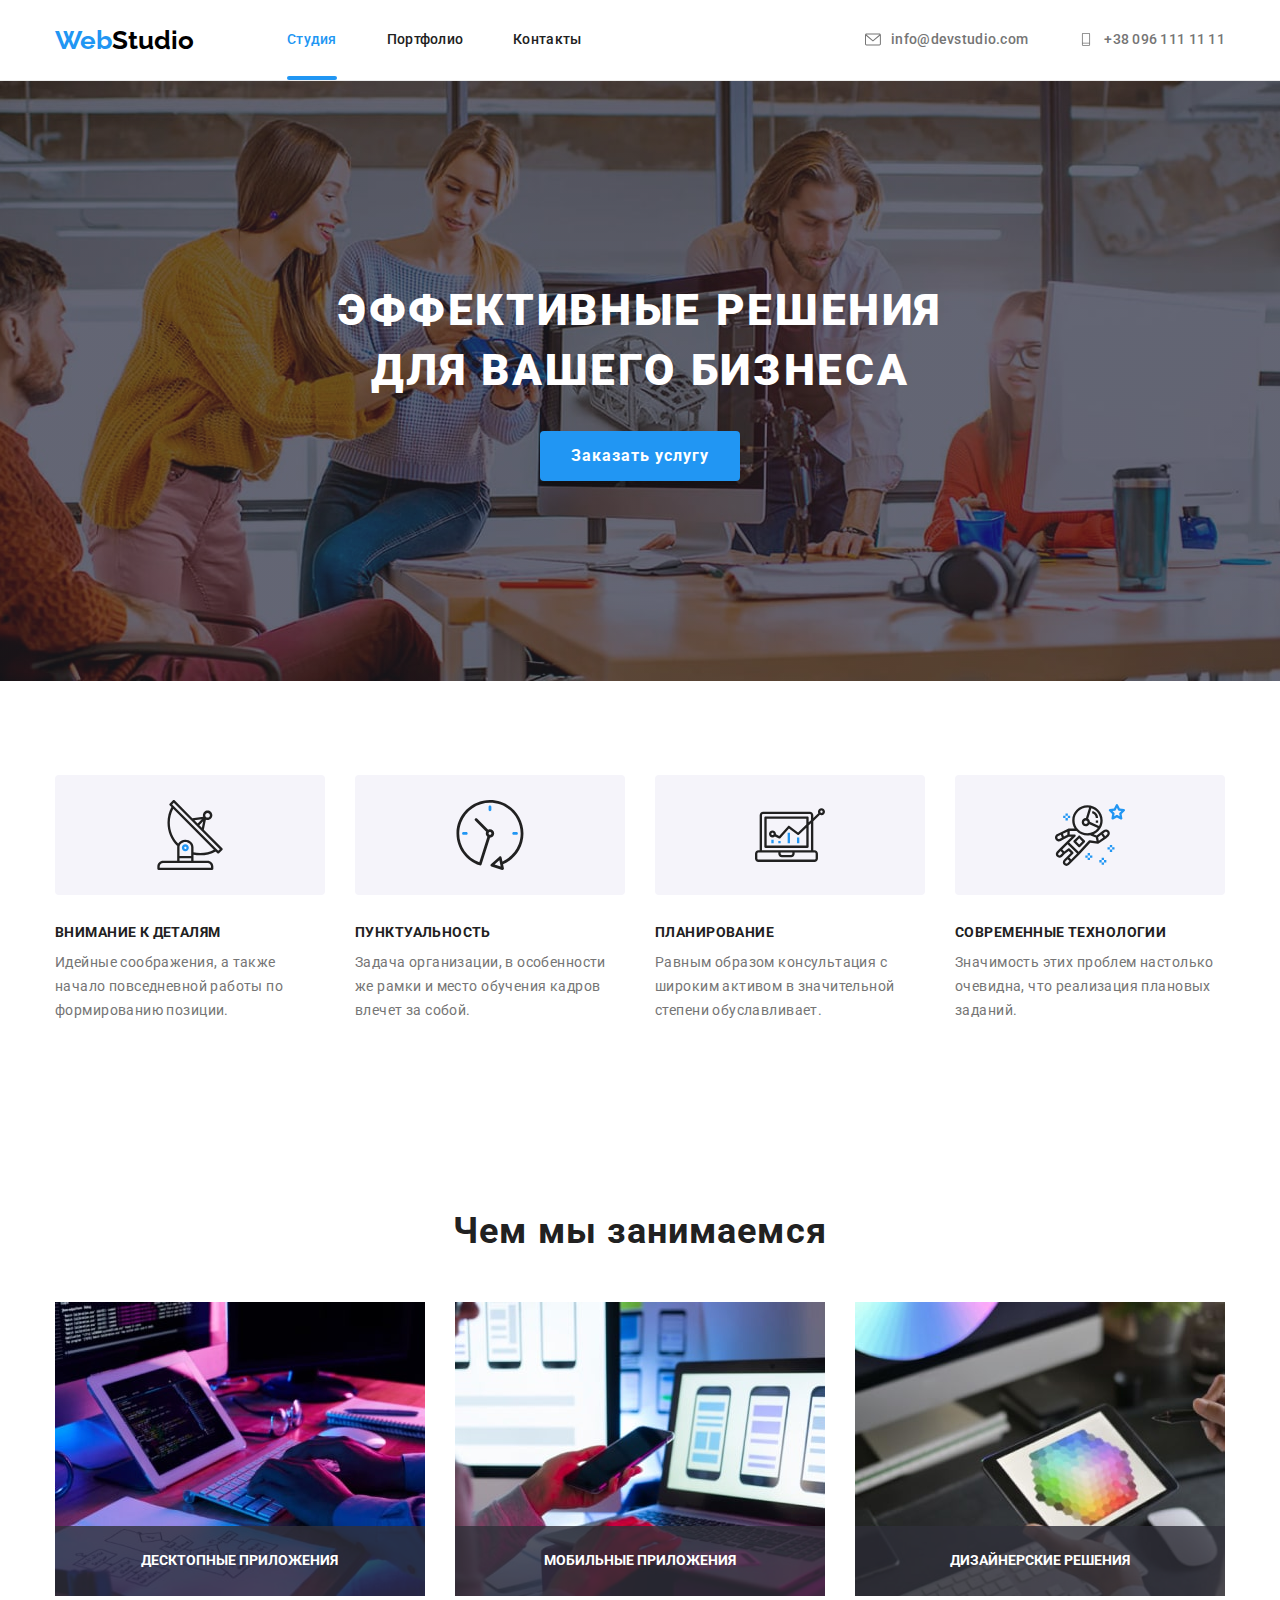
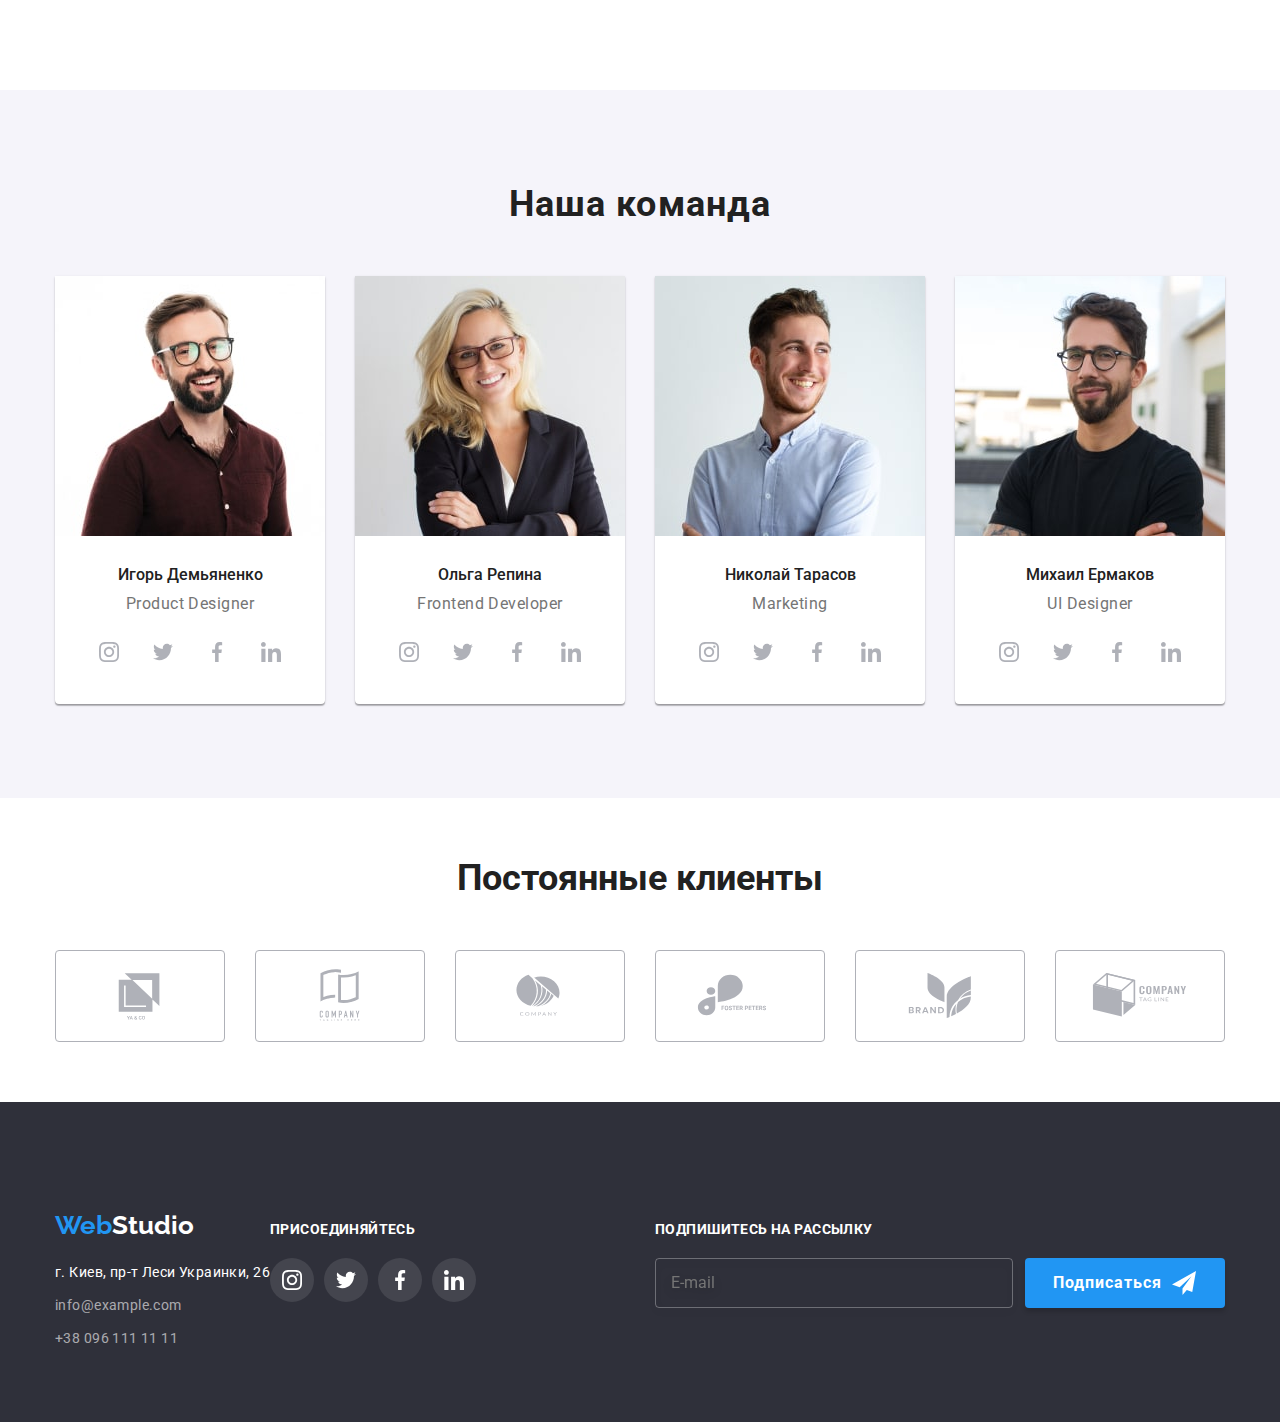
==== index.html @ fa16bd90 "dz" ====
<!DOCTYPE html>
<html lang="ru">

<head>
    <meta charset="UTF-8">
    <meta http-equiv="X-UA-Compatible" content="IE=edge">
    <meta name="viewport" content="width=device-width, initial-scale=1.0">
    <title>WebStudio</title>
    <link rel="stylesheet"
        href="https://cdnjs.cloudflare.com/ajax/libs/modern-normalize/1.0.0/modern-normalize.min.css" />
    <link rel="stylesheet" href="./css/styles.css">
    <link rel="stylesheet" href="./css/main.css">
    <link rel="preconnect" href="https://fonts.googleapis.com">
    <link rel="preconnect" href="https://fonts.gstatic.com" crossorigin>
    <link
        href="https://fonts.googleapis.com/css2?family=Raleway:wght@700&family=Roboto:wght@400;500;700;900&display=swap"
        rel="stylesheet">
</head>

<body>
      <header class="header">
        <div class="container header__conteiner">
            <nav class="nav header__conteiner">
                <a href="" class="logo logo--style link">
                    <span class="logo__part">Web</span>Studio
                </a>
                <ul class="nav__list">
                    <li class="nav__item list"><a href="" class="nav__link link current" >Студия</a></li>
                    <li class="nav__item list"><a href="portfolio.html" class="nav__link link">Портфолио</a></li>
                    <li class="nav__item list"><a href="" class="nav__link link">Контакты</a></li>
                </ul>
            </nav>
                <ul class="contacts">
                    <li class="contacts__item list">
                        <a href="mailto:info@devstudio.com" class="contacts__link link">
                            <svg class="contacts__icon" width="16" height="13">
                                <use href="./img/icons.svg#icon-mail"></use>
                            </svg>info@devstudio.com</a>
                        </li>
                    <li class="contacts__item list">
                        <a href="tel:+380961111111" class="contacts__link link">
                            <svg class="contacts__icon" width="16" height="13">
                                <use href="./img/icons.svg#icon-tel"></use>
                            </svg>+38 096 111 11 11</a>
                    </li>
                </ul>
            <button type="button" class="menu-open-btn">
                <svg width="40" height="40">
                    <use href="./img/icons.svg#icon-menu-open"></use>
                </svg>
            </button>
            <div class="mob-menu is-hidden">
                <div class="container">
                    <div class="mob-menu__top">
                        <button type="button" class="menu-close-btn">
                            <svg width="40" height="40">
                                <use href="./img/icons.svg#icon-menu-close"></use>
                            </svg>
                        </button>
                        <ul class="mob-menu__list list">
                            <li class="mob-menu__item">
                                <a href="" class="mob-menu__link link current">Студия</a>
                            </li>
                            <li class="mob-menu__item">
                                <a href="./portfolio.html" class="mob-menu__link link">Портфолио</a>
                            </li>
                            <li class="mob-menu__item">
                                <a href="" class="mob-menu__link link">Контакты</a>
                            </li>
                        </ul>
                    </div>
                    <div class="mob-menu__bottom">
                        <ul class="mob-menu-contacts list">
                            <li class="mob-menu-contacts__item">
                                <a href="tel:+380961111111" class="mob-menu-contacts__tel link">
                                    +38 096 111 11 11</a>
                            </li>
                            <li class="mob-menu-contacts__item">
                                <a href="mailto:info@devstudio.com" class="mob-menu-contacts__mail link">
                                    info@devstudio.com</a>
                            </li>
                        </ul>
                        <ul class="mob-menu-soc list">
                            <li class="mob-menu-soc__item">
                                <a href="" class="mob-menu-soc__link link">Instagram</a>
                            </li>
                            <li class="mob-menu-soc__item">
                                <a href="" class="mob-menu-soc__link link">Twitter</a>
                            </li>
                            <li class="mob-menu-soc__item">
                                <a href="" class="mob-menu-soc__link link">Facebook</a>
                            </li>
                            <li class="mob-menu-soc__item">
                                <a href="" class="mob-menu-soc__link link">LinkedIn</a>
                            </li>
                        </ul>
                    </div>
                </div>
            </div>
        </div>
    </header>  
    <main>
        <section class="basic section">
            <div class="container">
                <h1 class="basic__title">Эффективные решения для вашего бизнеса</h1>
                <button type="button" class="basic__btn" data-modal-open>Заказать услугу</button>
            </div>
        </section> 
         <section class="benefits section">
            <div class="container">
                <ul class="benefits__list">
                    <li class="benefits__item list">
                        <div class="benefits__box">
                            <svg class="benefits__icon" width="70px" height="70px">
                                <use href="./img/icons.svg#icon-antenna"></use>
                            </svg>
                        </div>
                        <h3 class="benefits__title">Внимание к деталям</h3>
                        <p class="benefits__text">Идейные соображения, а также начало повседневной работы по формированию
                            позиции.</p>
                    </li>
                    <li class="benefits__item list">
                        <div class="benefits__box">
                            <svg class="benefits__icon" width="70px" height="70px">
                                <use href="./img/icons.svg#icon-clock"></use>
                            </svg>
                        </div>
                        <h3 class="benefits__title">Пунктуальность</h3>
                        <p class="benefits__text">Задача организации, в особенности же рамки и место обучения кадров
                            влечет за собой.</p>
                    </li>
                    <li class="benefits__item list">
                        <div class="benefits__box">
                            <svg class="benefits__icon" width="70px" height="70px">
                                <use href="./img/icons.svg#icon-diagram"></use>
                            </svg>
                        </div>
                        <h3 class="benefits__title">Планирование</h3>
                        <p class="benefits__text">Равным образом консультация с широким активом в значительной степени
                            обуславливает.</p>
                    </li>
                    <li class="benefits__item list">
                        <div class="benefits__box">
                            <svg class="benefits__icon" width="70px" height="70px">
                                <use href="./img/icons.svg#icon-astronaut"></use>
                            </svg>
                        </div>
                        <h3 class="benefits__title">Современные технологии</h3>
                        <p class="benefits__text">Значимость этих проблем настолько очевидна, что реализация плановых
                            заданий.</p>
                    </li>
                </ul>
            </div>
        </section> 
        <section class="about section">
            <div class="container">
                <h2 class="about__title">Чем мы занимаемся</h2>
                <ul class="about__list">
                    <li class="about__item list"><img srcset="./img/1-benefits-desk-1.jpg 1x, ./img/1-benefits-desk-2.jpg 2x" src="img/1-benefits-desk-1.jpg"
                        alt="" width="370" />
                            <div class="about__box">
                            <h3 class="about__text">Десктопные приложения</h3>
                        </div>
                        </li>
                    <li class="about__item list"><img srcset="./img/2-benefits-desk-1.jpg 1x, ./img/2-benefits-desk-2.jpg 2x" src="img/2-benefits-desk-1.jpg"
                        alt="" width="370" />
                        <div class="about__box">
                            <h3 class="about__text">Мобильные приложения</h3>
                        </div>
                    </li>
                    <li class="about__item list"><img srcset="./img/3-benefits-desk-1.jpg 1x, ./img/3-benefits-desk-2.jpg 2x" src="img/3-benefits-desk-1.jpg"
                        alt="" width="370" />
                        <div class="about__box">
                            <h3 class="about__text">Дизайнерские решения</h3>
                        </div>
                    </li>
                </ul>
            </div>
        </section> 
         <section class="team section">
            <div class="container">
                <h2 class="team__title">Наша команда</h2>
                <ul class="team__list">
                    <li class="team__item list">
                        <picture>
                            <source srcset="./img/1-team-desk-1.jpg 1x, ./img/1-team-desk-2.jpg 2x" media="(min-width: 1200px)" />
                            <source srcset="./iimg/1-team-tab-1.jpg 1x, ./img/1-team-tab-2.jpg 2x" media="(min-width: 768px)" />
                            <source srcset="./img/1-team-mob-1.jpg 1x, ./img/1-team-mob-2.jpg 2x" media="(min-width: 480px)" />
                            <img src="./img/1-team-mob-1.jpg" alt="" width="270" />
                        </picture>
                        <div class="team__box">
                            <h3 class="team__name">Игорь Демьяненко</h3>
                            <p class="team__text">Product Designer</p>
                            <ul class="soc__list list">
                                        <li class="soc__item">
                                            <a href="" class="soc__link">
                                                <svg class="soc__icon" width="20" height="20">
                                                    <use href="./img/icons.svg#icon-instagram"></use>
                                                </svg>
                                            </a>
                                        </li>
                                        <li class="soc__item">
                                            <a href="" class="soc__link">
                                                <svg class="soc__icon" width="20" height="20">
                                                    <use href="./img/icons.svg#icon-twitter"></use>
                                                </svg>
                                            </a>
                                        </li>
                                        <li class="soc__item">
                                            <a href="" class="soc__link">
                                                <svg class="soc__icon" width="20" height="20">
                                                    <use href="./img/icons.svg#icon-facebook"></use>
                                                </svg>
                                            </a>
                                        </li>
                                        <li class="soc__item">
                                            <a href="" class="soc__link">
                                                <svg class="soc__icon" width="20" height="20">
                                                    <use href="./img/icons.svg#icon-linkedin"></use>
                                                </svg>
                                            </a>
                                        </li>
                            </ul>
                        </div>

                    </li>
                    <li class="team__item list">
                        <picture>
                            <source srcset="./img/2-team-desk-1.jpg 1x, ./img/2-team-desk-2.jpg 2x" media="(min-width: 1200px)" />
                            <source srcset="./iimg/2-team-tab-1.jpg 1x, ./img/2-team-tab-2.jpg 2x" media="(min-width: 768px)" />
                            <source srcset="./img/2-team-mob-1.jpg 1x, ./img/2-team-mob-2.jpg 2x" media="(min-width: 480px)" />
                            <img src="./img/2-team-mob-1.jpg" alt="" width="270" />
                        </picture>
                        <div class="team__box">
                            <h3 class="team__name">Ольга Репина</h3>
                            <p class="team__text">Frontend Developer</p>
                            <ul class="soc__list list">
                                <li class="soc__item">
                                    <a href="" class="soc__link">
                                        <svg class="soc__icon" width="20" height="20">
                                            <use href="./img/icons.svg#icon-instagram"></use>
                                        </svg>
                                    </a>
                                </li>
                                <li class="soc__item">
                                    <a href="" class="soc__link">
                                        <svg class="soc__icon" width="20" height="20">
                                            <use href="./img/icons.svg#icon-twitter"></use>
                                        </svg>
                                    </a>
                                </li>
                                <li class="soc__item">
                                    <a href="" class="soc__link">
                                        <svg class="soc__icon" width="20" height="20">
                                            <use href="./img/icons.svg#icon-facebook"></use>
                                        </svg>
                                    </a>
                                </li>
                                <li class="soc__item">
                                    <a href="" class="soc__link">
                                        <svg class="soc__icon" width="20" height="20">
                                            <use href="./img/icons.svg#icon-linkedin"></use>
                                        </svg>
                                    </a>
                                </li>
                            
                            </ul>
                        </div>
                    </li>
                    <li class="team__item list">
                        <picture>
                            <source srcset="./img/3-team-desk-1.jpg 1x, ./img/3-team-desk-2.jpg 2x" media="(min-width: 1200px)" />
                            <source srcset="./iimg/3-team-tab-1.jpg 1x, ./img/3-team-tab-2.jpg 2x" media="(min-width: 768px)" />
                            <source srcset="./img/3-team-mob-1.jpg 1x, ./img/3-team-mob-2.jpg 2x" media="(min-width: 480px)" />
                            <img src="./img/3-team-mob-1.jpg" alt="" width="270" />
                        </picture>
                        <div class="team__box">
                            <h3 class="team__name">Николай Тарасов</h3>
                            <p class="team__text">Marketing</p>
                            <ul class="soc__list list">
                                <li class="soc__item">
                                    <a href="" class="soc__link">
                                        <svg class="soc__icon" width="20" height="20">
                                            <use href="./img/icons.svg#icon-instagram"></use>
                                        </svg>
                                    </a>
                                </li>
                                <li class="soc__item">
                                    <a href="" class="soc__link">
                                        <svg class="soc__icon" width="20" height="20">
                                            <use href="./img/icons.svg#icon-twitter"></use>
                                        </svg>
                                    </a>
                                </li>
                                <li class="soc__item">
                                    <a href="" class="soc__link">
                                        <svg class="soc__icon" width="20" height="20">
                                            <use href="./img/icons.svg#icon-facebook"></use>
                                        </svg>
                                    </a>
                                </li>
                                <li class="soc__item">
                                    <a href="" class="soc__link">
                                        <svg class="soc__icon" width="20" height="20">
                                            <use href="./img/icons.svg#icon-linkedin"></use>
                                        </svg>
                                    </a>
                                </li>
                            
                            </ul>
                        </div>

                    </li>
                    <li class="team__item list">
                        <picture>
                            <source srcset="./img/4-team-desk-1.jpg 1x, ./img/4-team-desk-2.jpg 2x" media="(min-width: 1200px)" />
                            <source srcset="./iimg/4-team-tab-1.jpg 1x, ./img/4-team-tab-2.jpg 2x" media="(min-width: 768px)" />
                            <source srcset="./img/4-team-mob-1.jpg 1x, ./img/4-team-mob-2.jpg 2x" media="(min-width: 480px)" />
                            <img src="./img/4-team-mob-1.jpg" alt="" width="270" />
                        </picture>
                        <div class="team__box">
                            <h3 class="team__name">Михаил Ермаков</h3>
                            <p class="team__text">UI Designer</p>
                            <ul class="soc__list list">
                                <li class="soc__item">
                                    <a href="" class="soc__link">
                                        <svg class="soc__icon" width="20" height="20">
                                            <use href="./img/icons.svg#icon-instagram"></use>
                                        </svg>
                                    </a>
                                </li>
                                <li class="soc__item">
                                    <a href="" class="soc__link">
                                        <svg class="soc__icon" width="20" height="20">
                                            <use href="./img/icons.svg#icon-twitter"></use>
                                        </svg>
                                    </a>
                                </li>
                                <li class="soc__item">
                                    <a href="" class="soc__link">
                                        <svg class="soc__icon" width="20" height="20">
                                            <use href="./img/icons.svg#icon-facebook"></use>
                                        </svg>
                                    </a>
                                </li>
                                <li class="soc__item">
                                    <a href="" class="soc__link">
                                        <svg class="soc__icon" width="20" height="20">
                                            <use href="./img/icons.svg#icon-linkedin"></use>
                                        </svg>
                                    </a>
                                </li>
                            
                            </ul>
                        </div>


                    </li>
                </ul>
            </div>
        </section> 
        <section class="clients section">
            <div class="conteiner">
                <h2 class="clients__title">Постоянные клиенты</h2>
                <ul class="clients__list">
                    <li class="clients__item list">
                        <a href="" class="clients__link link">
                            <svg class="clients__icon" width="106" height="60">
                                <use href="./img/icons.svg#icon-Client-1"></use>
                            </svg>
                        </a>
                    </li>
                    <li class="clients__item list">
                        <a href="" class="clients__link link">
                            <svg class="clients__icon" width="106" height="60">
                                <use href="./img/icons.svg#icon-Client-2"></use>
                            </svg>
                        </a>
                    </li>
                    <li class="clients__item list">
                        <a href="" class="clients__link link">
                            <svg class="clients__icon" width="106" height="60">
                                <use href="./img/icons.svg#icon-Client-3"></use>
                            </svg>
                        </a>
                    </li>
                    <li class="clients__item list">
                        <a href="" class="clients__link link">
                            <svg class="clients__icon" width="106" height="60">
                                <use href="./img/icons.svg#icon-Client-4"></use>
                            </svg>
                        </a>
                    </li>
                    <li class="clients__item list">
                        <a href="" class="clients__link link">
                            <svg class="clients__icon" width="106" height="60">
                                <use href="./img/icons.svg#icon-Client-5"></use>
                            </svg>
                        </a>
                    </li>
                    <li class="clients__item list">
                        <a href="" class="clients__link link">
                            <svg class="clients__icon" width="106" height="60">
                                <use href="./img/icons.svg#icon-Client-6"></use>
                            </svg>
                        </a>
                    </li>
                </ul>
            </div>
        </section> 
    </main>
    <footer class="footer">
        <div class="container footer__join">
            <div>
            <a href="" class="logo logo--footer link"><span class="logo__part">Web</span>Studio</a>
            <address>
                <ul class="footer__list">
                    <li class="footer__item list">
                        <a href="https://goo.gl/maps/ZzXpxowHpBQzY1ZR8" target="_blank"
                            rel="noopener nofollow noreferrer" class="footer__address link">г. Киев, пр-т Леси Украинки,
                            26</a>
                    </li>
                    <li class="footer__item list">
                        <a href="mailto:info@example.com" class="footer__contacts link">info@example.com</a>
                    </li>
                    <li class="footer__item list">
                        <a href="tel:+380961111111" class="footer__contacts link">+38 096 111 11 11</a>
                    </li>
                </ul>
            </address>
            </div>
            <div class="footer__box">
            <h2 class="footer__title">Присоединяйтесь</h2>
            <ul class="soc__list">
                <li class="soc__item  list">
                    <a href="" class="soc__link soc__link--color link">
                        <svg class="soc__icon" width="20" height="20">
                            <use href="./img/icons.svg#icon-instagram"></use>
                        </svg>
                    </a>
                </li>
                <li class="soc__item list">
                    <a href="" class="soc__link soc__link--color link">
                        <svg class="soc__icon" width="20" height="20">
                            <use href="./img/icons.svg#icon-twitter"></use>
                        </svg>
                    </a>
                </li>
                <li class="soc__item list">
                    <a href="" class="soc__link soc__link--color link">
                        <svg class="soc__icon" width="20" height="20">
                            <use href="./img/icons.svg#icon-facebook"></use>
                        </svg>
                    </a>
                </li>
                <li class="soc__item list">
                    <a href="" class="soc__link soc__link--color link">
                        <svg class="soc__icon" width="20" height="20">
                            <use href="./img/icons.svg#icon-linkedin"></use>
                        </svg>
                    </a>
                </li>
            </ul>
            </div>
            <div class="subscribe">
                <p class="subscribe__title">Подпишитесь на рассылку</p>
                <form class="subscribe-form">
                    <input 
                    type="email" 
                    name="usermail" 
                    class="subscribe-form__input" 
                    id="email" 
                    placeholder="E-mail" 
                    />
                    <button type="submit" class="subscribe-btn">
                        Подписаться
                        <svg width="24" height="24" class="subscribe__icon">
                            <use href="./img/icons.svg#icon-icon-send"></use>
                        </svg>
                    </button>
                </form>
            </div>
        </div>


    </footer> 

    <div class="backdrop is-hidden" data-modal>
        <div class="modal ">
            <button type="button" class="modal__close" data-modal-close>
                <svg class="modal__close-icon" width="18" height="18">
                    <use href="./img/icons.svg#icon-close"></use>
                </svg>
            </button>
            <p class="modal__title">Оставьте свои данные, мы вам перезвоним</p>
                <form>
                    <div class="modal__field">
                        <label class="modal__label">Имя</label>
                        <div class="modal__input-wrap">
                         <input 
                        type="text" 
                        class="modal__input" 
                        name="user-tel" 
                         />
                        <svg class="modal__icon" width="18" height="18">
                            <use href="./img/icons.svg#icon-person-black"></use>
                        </svg>
                        </div>
                    </div>
                    <div class="modal__field">
                        <label for="user-tel" class="modal__label">Телефон</label>
                        <div class="modal__input-wrap">
                        <input 
                        type="tel"
                        class="modal__input"
                        name="user-tel"
                        id="user-tel"/>
                        <svg class="modal__icon" width="18" height="18">
                            <use href="./img/icons.svg#icon-phone-black"></use>
                        </svg>
                        </div>
                    </div>
                    <div class="modal__field">
                        <label for="user-email" class="modal__label">Почта</label>
                        <div class="modal__input-wrap">
                        <input 
                        type="email" 
                        class="modal__input" 
                        name="user-email" 
                        id="user-email" />
                        <svg class="modal__icon" width="18" height="18">
                            <use href="./img/icons.svg#icon-email-black"></use>
                        </svg>
                        </div>
                    </div>
                    <div class="modal__field">
                        <label for="user-text" class="modal__label">Комментарий</label>
                        <textarea 
                        type="tel" 
                        class="modal__plachholder" 
                        name="user-text" 
                        placeholder="Введите текст"
                        id="user-text"></textarea>
                        </div>
                     <div class="modal__checkbox">
                        <label class="modal__checkbox-label">
                            <input
                            type="checkbox"
                            name="privacy"
                            value="true"
                            class="modal__chek  modal__none-check "
                            id="privacy"
                            />
                           <span class="modal__checkbox-icon"></span>
                           
                        <span class="modal__checkbox-text"> Соглашаюсь с рассылкой и принимаю
                           <a href="" class="modal__checkbox-part"> Условия договора</a>
                        </span>
                       </label>
                     </div>
                    <div class="modal__btn">
                        <button class="modal__btn-send" type="submit">Отправить</button>
                    </div>
                    </div>
                </form>
            
        </div>
    </div>

<script src="./js/modal.js"></script>
<script src="./js/mobile-menu.js"></script>

</body>

</html>
---- css/styles.css ----
/* :root {
  --brend-color: #2196f3;
  --main-title-color: #212121;
  --second-title-color: #757575;
}

h1,
h2,
h3,
h4,
h5,
h6,
ul,
p {
  margin: 0;
  padding: 0;
}

body {
  font-family: "Roboto", "Raleway", sans-serif;
  background: #ffffff;
  position: relative;
}

img {
  display: block;
  min-width: 100%;
}

.section {
  padding: 94px 0 94px 0;
}

.container {
  width: 1200px;
  margin: 0 auto;
  padding-right: 15px;
  padding-left: 15px;
}

.list {
  list-style: none;
}

.link {
  text-decoration: none;
}

.top-wrap {
  position: relative;
  overflow: hidden;
}
*/
/*-----Header-----*/

/* .header {
  border-bottom: 1px solid #ececec;
}

.header-conteiner {
  display: flex;
  align-items: center;
} */

/* .nav .current {
  color: var(--brend-color);
} */
/*
.logo {
  color: var(--main-title-color);
  font-family: "Raleway", sans-serif;
  font-weight: 700;
  font-size: 26px;
  line-height: 1.19;
}

.logo__part {
  color: var(--brend-color);
}

.logo--style {
  margin-right: 93px;
  color: #000000;
}

.logo--footer {
  color: #ffffff;
  display: inline-block;
  margin-bottom: 20px;
}
*/
/* .nav__list {
  display: flex;
}

.nav__item:not(:last-child) {
  margin-right: 50px;
}

.nav__link {
  position: relative;
  display: block;
  padding-top: 32px;
  padding-bottom: 32px;

  font-weight: 500;
  font-size: 14px;
  line-height: 1.14;
  letter-spacing: 0.02em;
  color: var(--main-title-color);
  transition: color 250ms cubic-bezier(0.4, 0, 0.2, 1);
}

.nav__link:hover,
.nav__link:focus {
  color: var(--brend-color);
}

.nav__item .current::after {
  content: "";
  position: absolute;
  width: 100%;
  height: 4px;
  background: var(--brend-color);
  border-radius: 2px;
  left: 0;
  bottom: 0;
} */

/* .contacts__link {
  display: flex;
  align-items: center;
  padding: 32px 0px;
  font-weight: 500;
  font-size: 14px;
  line-height: 1.14;
  letter-spacing: 0.02em;
  color: var(--second-title-color);
  transition: color 250ms cubic-bezier(0.4, 0, 0.2, 1);
}

.contacts__icon {
  padding-top: -1px;
  margin-right: 10px;
  width: 16px;
  height: 13px;
  fill: currentColor;
}

.contacts {
  display: flex;
  margin-left: auto;
  transition: color 250ms cubic-bezier(0.4, 0, 0.2, 1);
}
.contacts__item {
  margin-left: 50px;
}

.contacts__link:hover,
.contacts__link:focus {
  color: var(--brend-color);
} */

/*-----Main-----*/

/*
.basic {
  max-width: 1600px;
  margin: 0 auto;
  height: 600px;
  padding-top: 200px;
  padding-bottom: 200px;
  background: #2f303a;
  background-image: linear-gradient(
      rgba(47, 48, 58, 0.4),
      rgba(47, 48, 58, 0.4)
    ),
    url(../img/basic.jpg);
  background-repeat: no-repeat;
  background-position: center;
  background-size: cover;
  text-align: center;
}

.basic__title {
  width: 696px;
  margin: 0 auto 30px;
  font-weight: 900;
  font-size: 44px;
  line-height: 1.36;

  text-align: center;
  letter-spacing: 0.06em;
  text-transform: uppercase;
  color: #ffffff;
}

.basic__btn {
  justify-content: center;
  min-width: 200px;
  font-family: inherit;
  font-weight: 700;
  font-size: 16px;
  line-height: 1.87;
  align-items: center;
  text-align: center;
  letter-spacing: 0.06em;
  color: #ffffff;
  cursor: pointer;
  border: none;

  background: #2196f3;
  box-shadow: 0px 4px 4px rgba(0, 0, 0, 0.15);
  border-radius: 4px;
  width: 200px;
  height: 50px;
  transition: background-color 250ms cubic-bezier(0.4, 0, 0.2, 1);
}

.basic__btn:hover,
.basic__btn:focus {
  background-color: #188ce8;
}
*/
/*
.benefits {
  padding-top: 94px;
  padding-bottom: 0;
  text-align: left;
}
.benefits__list {
  display: flex;
  margin: 0;
  padding: 0;
}

.benefits__item {
  width: 270px;
  margin-right: 30px;
}

.benefits__item:last-child {
  padding-right: 0;
}

.benefits__box {
  display: flex;
  justify-content: center;
  align-items: center;
  margin-bottom: 30px;
  height: 120px;
  border-radius: 4px;
  background-color: #f5f4fa;
}

.benefits__title {
  font-size: 14px;
  line-height: 1.14;
  letter-spacing: 0.03em;
  text-transform: uppercase;
  color: var(--main-title-color);
  padding-bottom: 10px;
}

.benefits__text {
  font-size: 14px;
  line-height: 1.71;
  letter-spacing: 0.03em;
  color: var(--second-title-color);
}
*/
/*
.team {
  background: #f5f4fa;
  margin-left: 0;
  padding-bottom: 94px;
}

.about__list,
.team__list {
  display: flex;
}

.about__item {
  justify-content: center;
  position: relative;
}

.about__item:not(:last-child) {
  margin-right: 30px;
}

.team__item:not(:last-child) {
  margin-right: 30px;
}

.about__img {
  display: block;
  max-width: 100%;
}

.about__box {
  position: absolute;
  left: 0;
  bottom: 0;
  width: 100%;
  height: 70px;
  display: flex;
  align-items: center;
  justify-content: center;
  background: rgba(47, 48, 58, 0.8);
}

.about__text {
  font-size: 14px;
  line-height: 1.14;
  text-align: center;
  text-transform: uppercase;
  color: #ffffff;
}

.about__title,
.team__title {
  font-size: 36px;
  line-height: 1.16;
  text-align: center;
  letter-spacing: 0.03em;
  color: var(--main-title-color);
  margin-bottom: 50px;
}

.team__item {
  background-color: #ffffff;
  border-radius: 0 0 4px 4px;
  box-shadow: 0px 1px 3px rgba(0, 0, 0, 0.12), 0px 1px 1px rgba(0, 0, 0, 0.14),
    0px 2px 1px rgba(0, 0, 0, 0.2);
  border-radius: 0px 0px 4px 4px;
}
.team__name {
  font-weight: 500;
  font-size: 16px;
  line-height: 1.18;
  text-align: center;
  color: var(--main-title-color);
  margin-bottom: 10px;
}
.team__box {
  padding-top: 30px;
  padding-bottom: 30px;
}
.team__text {
  font-size: 16px;
  line-height: 1.18;
  text-align: center;
  letter-spacing: 0.03em;
  color: var(--second-title-color);
  margin-bottom: 16px;
}
*/
/*.soc {
}

.soc__list {
  display: flex;
  justify-content: center;
}

.soc__item {
  width: 44px;
  height: 44px;
  margin-right: 10px;
}

.soc__item:last-child {
  margin-right: 0;
}

.soc__link {
  width: 100%;
  height: 100%;
  fill: #afb1b8;
  background-color: #ffffff;
  border-radius: 50%;
  display: flex;
  align-items: center;
  justify-content: center;
  transition: background-color 250ms cubic-bezier(0.4, 0, 0.2, 1);
}

.soc__link:hover,
.soc__link:focus {
  color: #fff;
  fill: currentColor;
  background-color: var(--brend-color);
}

.soc__link--color {
  background: rgba(255, 255, 255, 0.1);
  fill: #ffffff;
  transition: background-color 250ms cubic-bezier(0.4, 0, 0.2, 1);
}
.soc__icon {
  color: currentColor;
}
*/
/*
.clients__title {
  margin-bottom: 50px;
  font-weight: 700;
  font-size: 36px;
  line-height: 1.16;
  text-align: center;
  color: var(--main-title-color);
}

.clients__list,
.clients__link {
  display: flex;
  align-items: center;
  justify-content: center;
}

.clients__link {
  width: 100%;
  height: 100%;
  max-width: 170px;
  color: #afb1b8;
  transition: color 250ms cubic-bezier(0.4, 0, 0.2, 1),
    border 250ms cubic-bezier(0.4, 0, 0.2, 1);
}
.clients__link:hover,
.clients__link:focus {
  border: 1px solid var(--brend-color);
  border-radius: 4px;
  color: var(--brend-color);
}

.clients__icon {
  fill: currentColor;
}

.clients__item {
  justify-content: center;
  width: 170px;
  height: 92px;
  margin-right: 30px;
  border: 1px solid #afb1b8;
  border-radius: 4px;
  display: flex;
}

.clients__item:last-child {
  margin-right: 0;
}
*/
/*----Footer-----*/
/*
.footer {
  background: #2f303a;
  padding-top: 60px;
  padding-bottom: 60px;
}

.footer__list {
  display: inline-block;
  padding-top: 0;
  font-style: normal;
  letter-spacing: 0.03em;
}

.footer__item:not(:last-child) {
  margin-bottom: 9px;
}

.footer__address {
  font-size: 14px;
  line-height: 1.71;
  letter-spacing: 0.03em;
  color: #ffffff;
  transition: color 250ms cubic-bezier(0.4, 0, 0.2, 1);
}

.footer__contacts {
  font-size: 14px;
  line-height: 1.71;
  letter-spacing: 0.03em;
  color: rgba(255, 255, 255, 0.6);
  transition: color 250ms cubic-bezier(0.4, 0, 0.2, 1);
}

.footer__address:hover,
.footer__contacts:hover {
  color: var(--brend-color);
}

.footer__address:focus,
.footer__contacts:focus {
  color: var(--brend-color);
}

.footer__join {
  display: flex;
  align-items: baseline;
}

.footer__box {
  margin-left: 70px;
}

.footer__title {
  margin-bottom: 20px;
  font-size: 14px;
  line-height: 1.14;
  letter-spacing: 0.03em;
  text-transform: uppercase;
  color: #ffffff;
}

.subscribe {
  margin-left: auto;
}

.subscribe__title {
  margin-bottom: 20px;
  font-weight: 700;
  font-size: 14px;
  line-height: 1.14;
  letter-spacing: 0.03em;
  text-transform: uppercase;
  color: #ffffff;
}

.subscribe-form {
  position: relative;
  display: flex;
  justify-content: center;
}

.subscribe-form__input {
  width: 358px;
  height: 50px;
  padding-left: 15px;
  border: 1px solid rgba(255, 255, 255, 0.3);
  filter: drop-shadow(0px 4px 4px rgba(0, 0, 0, 0.15));
  border-radius: 4px;
  background-color: transparent;
  transition: border 250ms cubic-berier(0.4, 0, 0.2, 1);
  color: #ffffff;
  outline: transparent;
}
.subscribe-form__input:focus {
  border: 2px solid var(--brend-color);
}

.subscribe-btn {
  display: flex;
  align-items: center;
  margin-left: 12px;
  width: 200px;
  height: 50px;
  font-weight: 700;
  font-size: 16px;
  line-height: 1.88;
  letter-spacing: 0.06em;
  border: none;
  cursor: pointer;
  color: #ffffff;
  background: var(--brend-color);
  box-shadow: 0px 4px 4px rgba(0, 0, 0, 0.15);
  border-radius: 4px;
  padding: 10px 29px 10px 28px;
  transition: background-color 250ms cubic-bezier(0.4, 0, 0.2, 1);
}

.subscribe-btn:hover,
.subscribe-btn:focus {
  background-color: #188ce8;
}

.subscribe__icon {
  margin-left: 10px;
}
*/
/*-----Portfolio-buttons-----*/
/*
.btn__list {
  display: flex;
  margin-bottom: 50px;
  justify-content: center;
}

.btn__item {
  margin-right: 8px;
}

.btn__item:last-child {
  padding-right: 0;
}

.btn__item--button {
  border: none;
  padding: 6px 22px;
  display: block;
  font: inherit;
  font-weight: 500;
  font-size: 16px;
  line-height: 1.62;
  text-align: center;
  letter-spacing: 0.03em;
  color: var(--main-title-color);
  background: #f5f4fa;
  cursor: pointer;
  border-radius: 4px;
  transition: background-color 250ms cubic-bezier(0.4, 0, 0.2, 1),
    color 250ms cubic-bezier(0.4, 0, 0.2, 1),
    box-shadow 250ms cubic-bezier(0.4, 0, 0.2, 1);
}

.btn__item--button:hover,
.btn__item--button:focus {
  color: #ffffff;
  background-color: var(--brend-color);
  box-shadow: 0px 3px 1px rgba(0, 0, 0, 0.1), 0px 1px 2px rgba(0, 0, 0, 0.08),
    0px 2px 2px rgba(0, 0, 0, 0.12);
} */

/*-----Projects-portfolio----*/
/*
.projects {
  padding-top: 94px;
  padding-bottom: 94px;
}
.projects__list {
  display: flex;
  flex-wrap: wrap;
  justify-content: center;
}

.projects__item {
  transition: box-shadow 250ms cubic-bezier(0.4, 0, 0.2, 1);
}

.projects__item:not(:nth-child(3n)) {
  margin-right: 30px;
}

.projects__item:nth-child(-n + 6) {
  margin-bottom: 30px;
}

.projects__item:hover,
.projects__item:focus {
  box-shadow: 0px 1px 1px rgba(0, 0, 0, 0.12), 0px 4px 4px rgba(0, 0, 0, 0.06),
    1px 4px 6px rgba(0, 0, 0, 0.16);
}

.projects__item:hover .projects__item--top-text {
  transform: translateY(0);
}

.projects__item--top-text {
  position: absolute;
  top: 0;
  width: 100%;
  line-height: 1.56;
  font-size: 18px;
  transform: translateY(100%);
  transition: transform 250ms cubic-bezier(0.4, 0, 0.2, 1);
  color: #ffffff;
  background-color: rgba(33, 150, 243, 0.9);
  padding: 63px 24px;
}

.projects__image.no-gap {
  display: block;
}

.projects__title {
  font-size: 18px;
  line-height: 2;
  letter-spacing: 0.06em;
  color: var(--main-title-color);
  margin-bottom: 4px;
}
.projects__text {
  font-size: 16px;
  line-height: 1.88;
  letter-spacing: 0.03em;
  color: var(--second-title-color);
}

.projects__other-text {
  padding: 20px 24px;
  box-sizing: border-box;

  width: 370px;

  background: #ffffff;
  border: 1px solid #eeeeee;
  border-top: #ffffff;
}
*/
/*
.backdrop {
  width: 100%;
  height: 100%;
  background-color: rgba(0, 0, 0, 0.2);
  position: fixed;
  top: 0;
  left: 0;
  transition: opacity 1000ms cubic-bezier(0.4, 0, 0.2, 1),
    visibility 1000ms cubic-bezier(0.4, 0, 0.2, 1);
}
*/
/*---------modal--------*/
/*
.modal {
  position: absolute;
  top: 50%;
  left: 50%;
  width: 528px;
  min-height: 581px;
  padding: 40px;

  background-color: #ffffff;
  box-shadow: 0px 1px 3px rgba(0, 0, 0, 0.12), 0px 1px 1px rgba(0, 0, 0, 0.14),
    0px 2px 1px rgba(0, 0, 0, 0.2);
  border-radius: 4px;
  transform: translate(-50%, -50%);
  transition: transform 1000ms cubic-bezier(0.4, 0, 0.2, 1);
  transition: translatel;
}

.modal__close {
  position: absolute;
  top: 8px;
  right: 8px;

  background: #ffffff;
  cursor: pointer;
  border: 1px solid rgba(0, 0, 0, 0.1);
  border-radius: 50%;
  display: flex;
  padding: 6px 6px;
  transition: fill 250ms cubic-bezier(0.4, 0, 0.2, 1);
}
.modal__close:hover,
.modal__close:focus {
  fill: var(--brend-color);
}

.is-hidden {
  visibility: hidden;
  opacity: 0;
  pointer-events: none;
}

.modal__title {
  font-weight: 700;
  font-size: 20px;
  line-height: 1.15;
  text-align: center;
  margin-bottom: 12px;
}

.modal__field {
  margin-bottom: 10px;
}

.modal__label {
  display: block;
  font-weight: 400;
  font-size: 12px;
  line-height: 1.16;
  letter-spacing: 0.01em;
  color: var(--second-title-color);
  margin-bottom: 4px;
}

.modal__input-wrap {
  position: relative;
  display: block;
}

.modal__icon {
  position: absolute;
  left: 12px;
  top: 50%;
  transform: translateY(-50%);
  transition: fill 250ms cubic-bezier(0.4, 0, 0.2, 1);
}

.modal__input {
  width: 100%;
  height: 40px;
  border: 1px solid rgba(33, 33, 33, 0.2);
  border-radius: 4px;
  padding-left: 30px;
  outline: transparent;
  transition: border 250ms cubic-bezier(0.4, 0, 0.2, 1);
}

.modal__input:focus + .modal__icon {
  fill: var(--brend-color);
}

.modal__input:focus,
.modal__plachholder:focus {
  border: 1px solid var(--brend-color);
}

.modal__plachholder {
  width: 100%;
  height: 120px;
  padding: 12px 16px;
  border: 1px solid rgba(33, 33, 33, 0.2);
  border-radius: 4px;
  outline: transparent;
  resize: none;
  transition: border 250ms cubic-bezier(0.4, 0, 0.2, 1);
}

.modal__checkbox {
  display: flex;
  justify-content: center;
  margin-bottom: 30px;
}

.modal__checkbox-label,
.modal__checkbox-part {
  line-height: 1.71;
}

.modal__checkbox-label {
  display: flex;
  align-items: center;
}

.modal__checkbox-part {
  margin-left: 5px;
  color: var(--brend-color);
}

.modal__checkbox-icon {
  display: inline-block;
  width: 16px;
  height: 15px;
  border: 1px solid black;
  border-radius: 2px;
  margin-right: 7px;
  justify-items: center;
  outline: transparent;
  transition: background-color 250ms cubic-bezier(0.4, 0, 0.2, 1);
}

.modal__checkbox-text {
  margin: 0;
  padding: 0;
  font-size: 14px;
  line-height: 1.71;
  letter-spacing: 0.03em;
  color: var(--second-title-color);
}
.modal__none-check {
  position: absolute;
  width: 1px;
  height: 1px;
  margin: -1px;
  border: 0;
  padding: 0;
  white-space: nowrap;
  -webkit-clip-path: inset(100%);
  clip-path: inset(100%);
  clip: rect(0 0 0 0);
  overflow: hidden;
}

.modal__chek:checked + .modal__checkbox-icon {
  background-color: var(--brend-color);
  background-image: url(../img/icon-chek-mark.svg);
  border: none;
  background-repeat: no-repeat;
  background-position: center;
  background-origin: border-box;
  transition: fill 250ms cubic-bezier(0.4, 0, 0.2, 1);
}

.modal__btn {
  text-align: center;
}

.modal__btn-send {
  width: 200px;
  height: 50px;
  padding: 10px 55px;
  font-weight: 700;
  font-size: 16px;
  line-height: 1.88;
  letter-spacing: 0.06em;
  color: #ffffff;
  background-color: var(--brend-color);
  box-shadow: 0px 4px 4px rgba(0, 0, 0, 0.15);
  border-radius: 4px;
  border: none;
}

.modal__btn-send:hover,
.modal__btn-send:focus {
  background-color: #188ce8;
}
*/
---- css/main.css ----
:root {
  --brend-color: #2196f3;
  --main-title-color: #212121;
  --second-title-color: #757575;
}

h1,
h2,
h3,
h4,
h5,
h6,
ul,
p {
  margin: 0;
  padding: 0;
}

body {
  font-family: "Roboto", "Raleway", sans-serif;
  background: #ffffff;
  position: relative;
}

img {
  display: block;
  max-width: 100%;
  width: 100%;
}

.section {
  padding: 94px 0 94px 0;
}

.list {
  list-style: none;
}

.link {
  text-decoration: none;
}

.top-wrap {
  position: relative;
  overflow: hidden;
}

.container {
  width: 100%;
  margin: 0 auto;
  padding-left: 15px;
  padding-right: 15px;
}
@media screen and (min-width: 480px) {
  .container {
    width: 480px;
  }
}
@media screen and (min-width: 768px) {
  .container {
    width: 768px;
  }
}
@media screen and (min-width: 1200px) {
  .container {
    width: 1200px;
  }
}

.header {
  border-bottom: 1px solid #ececec;
}
.header__conteiner {
  display: flex;
  align-items: center;
}

.menu-open-btn,
.menu-close-btn {
  display: block;
  margin-left: auto;
  border: 0;
  background-color: transparent;
}

@media screen and (min-width: 768px) {
  .menu-open-btn {
    display: none;
  }
}

.menu-close-btn {
  position: absolute;
  right: 15px;
  top: 10px;
}

.menu-open-btn:focus,
.menu-close-btn:focus,
.menu-open-btn:hover,
.menu-close-btn:hover {
  fill: var(--brend-color);
}

.mob-menu {
  z-index: 2;
  z-index: 2;
  position: fixed;
  top: 0;
  left: 0;
  background-color: #ffffff;
  width: 100vw;
  height: 100vh;
  padding-top: 48px;
  padding-bottom: 48px;
  padding-left: 25px;
}
@media screen and (min-width: 768px) {
  .mob-menu {
    display: none;
  }
}
.mob-menu__link {
  font-weight: 500;
  font-size: 40px;
  line-height: 1.17;
  letter-spacing: 0.02em;
  color: var(--main-title-color);
}
.mob-menu__link.link.current {
  color: var(--brend-color);
}
.mob-menu__item {
  margin-bottom: 32px;
}
.mob-menu .container {
  display: flex;
  flex-direction: column;
  justify-content: space-between;
  height: 100%;
  overflow-y: auto;
}

.mob-menu-contacts {
  margin-bottom: 64px;
}
.mob-menu-contacts__tel {
  display: block;
  font-weight: 500;
  font-size: 34px;
  line-height: 1.17;
  letter-spacing: 0.02em;
  color: var(--brend-color);
}
.mob-menu-contacts__mail {
  display: block;
  font-weight: 500;
  font-size: 24px;
  line-height: 1.16;
  color: var(--second-title-color);
  margin-top: 32px;
}

.mob-menu-soc {
  display: flex;
}
.mob-menu-soc__link {
  font-weight: 500;
  font-size: 18px;
  line-height: 1.22;
  letter-spacing: 0.02em;
  color: var(--brend-color);
}
.mob-menu-soc__item {
  padding-left: 10px;
}
.mob-menu-soc__item:not(:last-child) {
  padding-right: 10px;
  border-right: 1px solid rgba(33, 33, 33, 0.2);
}
.mob-menu-soc__item:first-child {
  padding-left: 0;
}

.logo {
  color: var(--main-title-color);
  font-family: "Raleway", sans-serif;
  font-weight: 700;
  font-size: 24px;
  line-height: 1.16;
}
@media screen and (min-width: 1200px) {
  .logo {
    font-weight: 700;
    font-size: 26px;
    line-height: 1.19;
  }
}
.logo__part {
  color: var(--brend-color);
}
.logo--style {
  color: #000000;
}
.logo--footer {
  color: #ffffff;
  display: inline-block;
  margin-bottom: 20px;
}

.nav .current {
  color: var(--brend-color);
}

.nav__list {
  display: none;
}
@media screen and (min-width: 768px) {
  .nav__list {
    display: flex;
    margin-left: 88px;
  }
}
@media screen and (min-width: 1200px) {
  .nav__list {
    display: flex;
    margin-left: 93px;
  }
}
.nav__item:not(:last-child) {
  margin-right: 50px;
}
.nav__link {
  position: relative;
  display: block;
  padding-top: 32px;
  padding-bottom: 32px;
  font-weight: 500;
  font-size: 14px;
  line-height: 1.14;
  letter-spacing: 0.02em;
  color: var(--main-title-color);
  transition: color 250ms cubic-bezier(0.4, 0, 0.2, 1);
}
.nav__link:hover,
.nav__link:focus {
  color: var(--brend-color);
}

.nav__item .current::after {
  content: "";
  position: absolute;
  width: 100%;
  height: 4px;
  background: var(--brend-color);
  border-radius: 2px;
  left: 0;
  bottom: 0;
}

.contacts {
  display: none;
  margin-left: auto;
  transition: color 250ms cubic-bezier(0.4, 0, 0.2, 1);
}
@media screen and (min-width: 768px) {
  .contacts {
    display: flex;
  }
}
@media screen and (min-width: 1200px) {
  .contacts {
    display: flex;
  }
}
.contacts__link {
  display: flex;
  align-items: center;
  font-weight: 500;
  font-size: 12px;
  line-height: 1.16;
  letter-spacing: 0.02em;
  color: var(--second-title-color);
  transition: color 250ms cubic-bezier(0.4, 0, 0.2, 1);
}
@media screen and (min-width: 1200px) {
  .contacts__link {
    font-weight: 500;
    font-size: 14px;
    line-height: 1.14;
  }
}
.contacts__icon {
  margin-right: 8px;
  fill: currentColor;
}
@media screen and (min-width: 1200px) {
  .contacts__icon {
    margin-right: 10px;
  }
}
.contacts__item {
  margin-left: 50px;
}
.contacts__link:hover,
.contacts__link:focus {
  color: var(--brend-color);
}
@media screen and (min-width: 768px) {
  .contacts .contacts__item + .contacts__item {
    margin-top: 10px;
  }
}
@media screen and (min-width: 1200px) {
  .contacts .contacts__item + .contacts__item {
    margin-top: 0;
    margin-left: 50px;
  }
}

.soc__list {
  display: flex;
  justify-content: center;
}
.soc__item {
  width: 44px;
  height: 44px;
  margin-right: 10px;
}
.soc__item:last-child {
  margin-right: 0;
}
.soc__link {
  width: 100%;
  height: 100%;
  fill: #afb1b8;
  background-color: #ffffff;
  border-radius: 50%;
  display: flex;
  align-items: center;
  justify-content: center;
  transition: background-color 250ms cubic-bezier(0.4, 0, 0.2, 1);
}
.soc__link:hover,
.soc__link:focus {
  color: #fff;
  fill: currentColor;
  background-color: var(--brend-color);
}
.soc__link--color {
  background: rgba(255, 255, 255, 0.1);
  fill: #ffffff;
  transition: background-color 250ms cubic-bezier(0.4, 0, 0.2, 1);
}
.soc__icon {
  color: currentColor;
}

.basic {
  padding-top: 118px;
  padding-bottom: 118px;
  text-align: center;
  background-image: linear-gradient(
      to right,
      rgba(47, 48, 58, 0.4),
      rgba(47, 48, 58, 0.4)
    ),
    url(../img/hero-mob-1.jpg);
  background-color: #2f303a;
  background-repeat: no-repeat;
  background-position: center;
  background-size: cover;
}
@media (min-device-pixel-ratio: 2),
  (min-resolution: 192dpi),
  (min-resolution: 2dppx) {
  .basic {
    background-image: linear-gradient(
        to right,
        rgba(47, 48, 58, 0.4),
        rgba(47, 48, 58, 0.4)
      ),
      url(../img/hero-mob-2.jpg);
  }
}
@media screen and (min-width: 768px) {
  .basic {
    background-image: linear-gradient(
        to right,
        rgba(47, 48, 58, 0.4),
        rgba(47, 48, 58, 0.4)
      ),
      url(../img/hero-tab-1.jpg);
  }
}
@media screen and (min-width: 768px) and (min-device-pixel-ratio: 2),
  screen and (min-width: 768px) and (min-resolution: 192dpi),
  screen and (min-width: 768px) and (min-resolution: 2dppx) {
  .basic {
    background-image: linear-gradient(
        to right,
        rgba(47, 48, 58, 0.4),
        rgba(47, 48, 58, 0.4)
      ),
      url(../img/hero-tab-2.jpg);
  }
}
@media screen and (min-width: 1200px) {
  .basic {
    margin: 0 auto;
    height: 600px;
    max-width: 1600px;
    padding-top: 200px;
    padding-bottom: 200px;
    background-image: linear-gradient(
        to right,
        rgba(47, 48, 58, 0.4),
        rgba(47, 48, 58, 0.4)
      ),
      url(../img/hero-desk-1.jpg);
  }
}
@media screen and (min-width: 1200px) and (min-device-pixel-ratio: 2),
  screen and (min-width: 1200px) and (min-resolution: 192dpi),
  screen and (min-width: 1200px) and (min-resolution: 2dppx) {
  .basic {
    background-image: linear-gradient(
        to right,
        rgba(47, 48, 58, 0.4),
        rgba(47, 48, 58, 0.4)
      ),
      url(../img/hero-desk-2.jpg);
  }
}
.basic__title {
  width: 696px;
  margin: 0 auto 30px;
  font-weight: 900;
  font-size: 26px;
  line-height: 1.62;
  text-align: center;
  letter-spacing: 0.06em;
  text-transform: uppercase;
  color: #ffffff;
}
@media screen and (min-width: 1200px) {
  .basic__title {
    font-weight: 900;
    font-size: 44px;
    line-height: 1.36;
  }
}
.basic__btn {
  justify-content: center;
  min-width: 200px;
  font-family: inherit;
  font-weight: 700;
  font-size: 16px;
  line-height: 1.87;
  align-items: center;
  text-align: center;
  letter-spacing: 0.06em;
  color: #ffffff;
  cursor: pointer;
  border: none;
  background: #2196f3;
  box-shadow: 0px 4px 4px rgba(0, 0, 0, 0.15);
  border-radius: 4px;
  width: 200px;
  height: 50px;
  transition: background-color 250ms cubic-bezier(0.4, 0, 0.2, 1);
}
.basic__btn:hover,
.basic__btn:focus {
  background-color: #188ce8;
}

.benefits {
  padding-top: 94px;
  padding-bottom: 60;
  text-align: left;
}
.benefits__list {
  display: flex;
  flex-wrap: wrap;
  gap: 30px;
  width: 100%;
}
@media screen and (min-width: 768px) {
  .benefits__item {
    width: 354px;
  }
}
@media screen and (min-width: 1200px) {
  .benefits__item {
    width: 270px;
  }
}
.benefits__box {
  display: flex;
  justify-content: center;
  align-items: center;
  margin-bottom: 30px;
  height: 120px;
  border-radius: 4px;
  background-color: #f5f4fa;
}
@media screen and (min-width: 768px) {
  .benefits__box {
    padding: 25px 142px;
  }
}
@media screen and (min-width: 1200px) {
  .benefits__box {
    padding: 0;
  }
}
.benefits__title {
  font-size: 14px;
  line-height: 1.14;
  letter-spacing: 0.03em;
  text-transform: uppercase;
  color: var(--main-title-color);
  padding-bottom: 10px;
}
@media screen and (min-width: 768px) {
  .benefits__title {
    text-align: left;
  }
}
.benefits__text {
  font-size: 14px;
  line-height: 1.71;
  letter-spacing: 0.03em;
  color: var(--second-title-color);
}

.btn__list {
  display: flex;
  flex-wrap: wrap;
  gap: 15px 8px;
  margin-bottom: 40px;
}
@media screen and (min-width: 768px) {
  .btn__list {
    justify-content: center;
    margin-bottom: 30px;
  }
}
@media screen and (min-width: 1200px) {
  .btn__list {
    margin-bottom: 50px;
  }
}
@media screen and (min-width: 1200px) {
  .btn__item {
    margin-left: 8px;
  }
}
@media screen and (min-width: 1200px) {
  .btn__item:first-child {
    margin-left: 0;
  }
}
.btn__item--button {
  border: none;
  padding: 6px 22px;
  font: inherit;
  font-weight: 500;
  font-size: 16px;
  line-height: 1.62;
  text-align: center;
  letter-spacing: 0.03em;
  color: var(--main-title-color);
  background: #f5f4fa;
  cursor: pointer;
  border-radius: 4px;
  transition: background-color 250ms cubic-bezier(0.4, 0, 0.2, 1),
    color 250ms cubic-bezier(0.4, 0, 0.2, 1),
    box-shadow 250ms cubic-bezier(0.4, 0, 0.2, 1);
}
.btn__item--button:hover,
.btn__item--button:focus {
  color: #ffffff;
  background-color: var(--brend-color);
  box-shadow: 0px 3px 1px rgba(0, 0, 0, 0.1), 0px 1px 2px rgba(0, 0, 0, 0.08),
    0px 2px 2px rgba(0, 0, 0, 0.12);
}

.about {
  display: flex;
}
@media screen and (min-width: 1200px) {
  .about {
    display: flex;
  }
}
.about__list {
  display: flex;
  gap: 30px;
}
.about__item {
  position: relative;
  width: calc((100% - 60px) / 3);
}
.about__box {
  position: absolute;
  left: 0;
  bottom: 0;
  width: 100%;
  height: 70px;
  display: flex;
  align-items: center;
  justify-content: center;
  background: rgba(47, 48, 58, 0.8);
}
.about__text {
  font-size: 14px;
  line-height: 1.14;
  text-align: center;
  text-transform: uppercase;
  color: #ffffff;
}
.about__title {
  font-size: 28px;
  line-height: 1.17;
  text-align: center;
  letter-spacing: 0.03em;
  color: var(--main-title-color);
  margin-bottom: 50px;
}
@media screen and (min-width: 1200px) {
  .about__title {
    margin-bottom: 50px;
    font-weight: 700;
    font-size: 36px;
    line-height: 1.16;
  }
}
@media screen and (min-width: 1200px) {
  .about__title .section + .section {
    padding-bottom: 94px;
  }
}

.team {
  background: #f5f4fa;
  margin-left: 0;
  padding-bottom: 94px;
}
.team__list {
  display: flex;
  flex-wrap: wrap;
  gap: 30px;
  width: 100%;
}
@media screen and (min-width: 1200px) {
  .team__list {
    display: flex;
  }
}
.team__title {
  font-size: 28px;
  line-height: 1.17;
  text-align: center;
  letter-spacing: 0.03em;
  color: var(--main-title-color);
  margin-bottom: 30px;
}
@media screen and (min-width: 1200px) {
  .team__title {
    margin-bottom: 50px;
    font-weight: 700;
    font-size: 36px;
    line-height: 1.16;
  }
}
@media screen and (min-width: 1200px) {
  .team__title .section + .section {
    padding-bottom: 94px;
  }
}
.team__item {
  width: 100%;
  background-color: #ffffff;
  border-radius: 0 0 4px 4px;
  box-shadow: 0px 1px 3px rgba(0, 0, 0, 0.12), 0px 1px 1px rgba(0, 0, 0, 0.14),
    0px 2px 1px rgba(0, 0, 0, 0.2);
  border-radius: 0px 0px 4px 4px;
}
@media screen and (min-width: 768px) {
  .team__item {
    width: calc((100% - 30px) / 2);
  }
}
@media screen and (min-width: 1200px) {
  .team__item {
    width: calc((100% - 90px) / 4);
  }
}
.team__name {
  font-weight: 500;
  font-size: 16px;
  line-height: 1.18;
  text-align: center;
  color: var(--main-title-color);
  margin-bottom: 10px;
}
.team__box {
  padding-top: 30px;
  padding-bottom: 30px;
}
.team__text {
  font-size: 16px;
  line-height: 1.18;
  text-align: center;
  letter-spacing: 0.03em;
  color: var(--second-title-color);
  margin-bottom: 16px;
}

.clients {
  padding: 60px 15px 60px 15px;
}
.clients__list {
  display: flex;
  flex-wrap: wrap;
  gap: 30px;
}
@media screen and (min-width: 1200px) {
  .clients__list {
    display: flex;
    align-items: center;
    justify-content: center;
  }
}
.clients__title {
  font-weight: 700;
  font-size: 28px;
  line-height: 1.17;
  margin-bottom: 30px;
  text-align: center;
  color: var(--main-title-color);
}
@media screen and (min-width: 1200px) {
  .clients__title {
    margin-bottom: 50px;
    font-weight: 700;
    font-size: 36px;
    line-height: 1.16;
  }
}
@media screen and (min-width: 1200px) {
  .clients__title .section + .section {
    padding-bottom: 94px;
  }
}
.clients__link {
  display: flex;
  align-items: center;
  justify-content: center;
  width: 100%;
  height: 100%;
  color: #afb1b8;
  transition: color 250ms cubic-bezier(0.4, 0, 0.2, 1),
    border 250ms cubic-bezier(0.4, 0, 0.2, 1);
}
.clients__link:hover,
.clients__link:focus {
  border: 1px solid var(--brend-color);
  color: var(--brend-color);
}
.clients__item {
  width: calc((100% - 30px) / 2);
  height: 92px;
  border: 1px solid #afb1b8;
  border-radius: 4px;
}
@media screen and (min-width: 768px) {
  .clients__item {
    width: calc((100% - 60px) / 3);
  }
}
@media screen and (min-width: 1200px) {
  .clients__item {
    justify-content: center;
    width: 170px;
    height: 92px;
    border: 1px solid #afb1b8;
    border-radius: 4px;
    display: flex;
  }
}
.clients__icon {
  fill: currentColor;
}

.btn__list {
  display: flex;
  flex-wrap: wrap;
  gap: 15px 8px;
  margin-bottom: 40px;
}
@media screen and (min-width: 768px) {
  .btn__list {
    justify-content: center;
    margin-bottom: 30px;
  }
}
@media screen and (min-width: 1200px) {
  .btn__list {
    margin-bottom: 50px;
  }
}
@media screen and (min-width: 1200px) {
  .btn__item {
    margin-left: 8px;
  }
}
@media screen and (min-width: 1200px) {
  .btn__item:first-child {
    margin-left: 0;
  }
}
.btn__item--button {
  border: none;
  padding: 6px 22px;
  font: inherit;
  font-weight: 500;
  font-size: 16px;
  line-height: 1.62;
  text-align: center;
  letter-spacing: 0.03em;
  color: var(--main-title-color);
  background: #f5f4fa;
  cursor: pointer;
  border-radius: 4px;
  transition: background-color 250ms cubic-bezier(0.4, 0, 0.2, 1),
    color 250ms cubic-bezier(0.4, 0, 0.2, 1),
    box-shadow 250ms cubic-bezier(0.4, 0, 0.2, 1);
}
.btn__item--button:hover,
.btn__item--button:focus {
  color: #ffffff;
  background-color: var(--brend-color);
  box-shadow: 0px 3px 1px rgba(0, 0, 0, 0.1), 0px 1px 2px rgba(0, 0, 0, 0.08),
    0px 2px 2px rgba(0, 0, 0, 0.12);
}

.projects__image.no-gap {
  display: block;
}

.projects {
  padding-top: 94px;
  padding-bottom: 94px;
}
.projects__list {
  display: flex;
  flex-wrap: wrap;
  gap: 30px;
}
@media screen and (min-width: 768px) {
  .projects__list {
    display: flex;
    flex-wrap: wrap;
  }
}
@media screen and (min-width: 1200px) {
  .projects__list {
    display: flex;
    flex-wrap: wrap;
    padding-bottom: 94px;
  }
}
.projects__item {
  width: 100%;
  gap: 30px;
  transition: box-shadow 250ms cubic-bezier(0.4, 0, 0.2, 1);
}
@media screen and (min-width: 768px) {
  .projects__item {
    width: calc((100% - 30px) / 2);
  }
}
@media screen and (min-width: 1200px) {
  .projects__item {
    width: calc((100% - 60px) / 3);
  }
}
.projects__item:hover,
.projects__item:focus {
  box-shadow: 0px 1px 1px rgba(0, 0, 0, 0.12), 0px 4px 4px rgba(0, 0, 0, 0.06),
    1px 4px 6px rgba(0, 0, 0, 0.16);
}
.projects__item:hover .projects__item--top-text {
  transform: translateY(0);
}
.projects__item--top-text {
  position: absolute;
  top: 0;
  width: 100%;
  height: 100%;
  line-height: 1.56;
  font-size: 18px;
  transform: translateY(100%);
  transition: transform 250ms cubic-bezier(0.4, 0, 0.2, 1);
  color: #ffffff;
  background-color: rgba(33, 150, 243, 0.9);
  padding: 63px 24px;
}
.projects__title {
  margin-bottom: 4px;
  font-weight: 700;
  font-size: 18px;
  line-height: 2;
  letter-spacing: 0.06em;
  color: var(--main-title-color);
}
.projects__text {
  font-size: 16px;
  line-height: 1.88;
  color: var(--second-title-color);
}
.projects__other-text {
  flex-grow: 1;
  padding: 20px 24px;
  border-left: 1px solid #eeeeee;
  border-right: 1px solid #eeeeee;
  border-bottom: 1px solid #eeeeee;
}

.footer {
  background: #2f303a;
  padding-top: 60px;
  padding-bottom: 60px;
}
.footer__list {
  display: inline-block;
  padding-top: 0;
  font-style: normal;
  letter-spacing: 0.03em;
}
.footer__item:not(:last-child) {
  margin-bottom: 9px;
}
.footer__address {
  font-size: 14px;
  line-height: 1.71;
  letter-spacing: 0.03em;
  color: #ffffff;
  transition: color 250ms cubic-bezier(0.4, 0, 0.2, 1);
}
.footer__contacts {
  font-size: 14px;
  line-height: 1.71;
  letter-spacing: 0.03em;
  color: rgba(255, 255, 255, 0.6);
  transition: color 250ms cubic-bezier(0.4, 0, 0.2, 1);
}
.footer__address:hover,
.footer__contacts:hover {
  color: var(--brend-color);
}
.footer__address:focus,
.footer__contacts:focus {
  color: var(--brend-color);
}
.footer__join {
  text-align: center;
}
@media screen and (min-width: 768px) {
  .footer__join {
    display: flex;
    flex-wrap: wrap;
    align-items: baseline;
    justify-content: space-around;
  }
}
@media screen and (min-width: 1200px) {
  .footer__join {
    text-align: left;
    display: flex;
    flex-wrap: nowrap;
  }
}
.footer__box {
  margin-top: 60px;
  margin-bottom: 60px;
}
.footer__title {
  margin-bottom: 20px;
  font-size: 14px;
  line-height: 1.14;
  letter-spacing: 0.03em;
  text-transform: uppercase;
  color: #ffffff;
}

.subscribe {
  text-align: center;
}
@media screen and (min-width: 768px) and (max-width: 1199px) {
  .subscribe {
    width: 450px;
    margin: 60px 152px 0 166px;
  }
}
@media screen and (min-width: 1200px) {
  .subscribe {
    text-align: left;
    margin-left: auto;
  }
}
.subscribe__title {
  margin-bottom: 20px;
  font-weight: 700;
  font-size: 14px;
  line-height: 1.14;
  letter-spacing: 0.03em;
  text-transform: uppercase;
  color: #ffffff;
}
.subscribe__icon {
  margin-left: 10px;
}
.subscribe-form {
  position: relative;
}
@media screen and (min-width: 1200px) {
  .subscribe-form {
    display: flex;
    justify-content: center;
  }
}

.subscribe-form__input {
  width: 358px;
  height: 50px;
  margin-bottom: 20px;
  padding-left: 15px;
  border: 1px solid rgba(255, 255, 255, 0.3);
  filter: drop-shadow(0px 4px 4px rgba(0, 0, 0, 0.15));
  border-radius: 4px;
  background-color: transparent;
  transition: border 250ms cubic-berier(0.4, 0, 0.2, 1);
  color: #ffffff;
  outline: transparent;
}
@media screen and (min-width: 1200px) {
  .subscribe-form__input {
    margin-bottom: 0;
    width: 358px;
  }
}
.subscribe-form__input__input:focus {
  border: 2px solid var(--brend-color);
}

.subscribe-btn {
  display: flex;
  align-items: center;
  margin-left: auto;
  margin-right: auto;

  width: 200px;
  height: 50px;
  font-weight: 700;
  font-size: 16px;
  line-height: 1.88;
  letter-spacing: 0.06em;
  border: none;
  cursor: pointer;
  color: #ffffff;
  background: var(--brend-color);
  box-shadow: 0px 4px 4px rgba(0, 0, 0, 0.15);
  border-radius: 4px;
  padding: 10px 29px 10px 28px;
  transition: background-color 250ms cubic-bezier(0.4, 0, 0.2, 1);
}
@media screen and (min-width: 1200px) {
  .subscribe-btn {
    margin-left: 12px;
  }
}

.subscribe-btn:hover,
.subscribe-btn:focus {
  background-color: #188ce8;
}

.backdrop {
  width: 100%;
  height: 100%;
  background-color: rgba(0, 0, 0, 0.2);
  position: fixed;
  top: 0;
  left: 0;
  transition: opacity 1000ms cubic-bezier(0.4, 0, 0.2, 1),
    visibility 1000ms cubic-bezier(0.4, 0, 0.2, 1);
}

.is-hidden {
  visibility: hidden;
  opacity: 0;
  pointer-events: none;
}

.modal {
  position: absolute;
  top: 50%;
  left: 50%;
  width: 528px;
  min-height: 581px;
  padding: 40px;
  background-color: #ffffff;
  box-shadow: 0px 1px 3px rgba(0, 0, 0, 0.12), 0px 1px 1px rgba(0, 0, 0, 0.14),
    0px 2px 1px rgba(0, 0, 0, 0.2);
  border-radius: 4px;
  transform: translate(-50%, -50%);
  transition: transform 1000ms cubic-bezier(0.4, 0, 0.2, 1);
  transition: translatel;
}
@media screen and (min-width: 480px) {
  .modal {
    width: 450px;
  }
}
@media screen and (min-width: 768px) {
  .modal {
    width: 450px;
  }
}
@media screen and (min-width: 1200px) {
  .modal {
    width: 528px;
  }
}
.modal__close {
  position: absolute;
  top: 8px;
  right: 8px;
  background: #ffffff;
  cursor: pointer;
  border: 1px solid rgba(0, 0, 0, 0.1);
  border-radius: 50%;
  display: flex;
  padding: 6px 6px;
  transition: fill 250ms cubic-bezier(0.4, 0, 0.2, 1);
}
.modal__close:hover,
.modal__close:focus {
  fill: var(--brend-color);
}
.modal__title {
  font-weight: 700;
  font-size: 20px;
  line-height: 1.15;
  text-align: center;
  margin-bottom: 12px;
}
@media screen and (min-width: 1200px) {
  .modal__title {
    font-weight: 700;
    font-size: 20px;
    line-height: 1.15;
  }
}
.modal__field {
  margin-bottom: 10px;
}
.modal__label {
  display: block;
  font-weight: 400;
  font-size: 12px;
  line-height: 1.16;
  letter-spacing: 0.01em;
  color: var(--second-title-color);
  margin-bottom: 4px;
}
.modal__input-wrap {
  position: relative;
  display: block;
}
.modal__icon {
  position: absolute;
  left: 12px;
  top: 50%;
  transform: translateY(-50%);
  transition: fill 250ms cubic-bezier(0.4, 0, 0.2, 1);
}
.modal__input {
  width: 100%;
  height: 40px;
  border: 1px solid rgba(33, 33, 33, 0.2);
  border-radius: 4px;
  padding-left: 30px;
  outline: transparent;
  transition: border 250ms cubic-bezier(0.4, 0, 0.2, 1);
}
.modal__input:focus + .modal__icon {
  fill: var(--brend-color);
}
.modal__input:focus,
.modal__plachholder:focus {
  border: 1px solid var(--brend-color);
}
.modal__plachholder {
  width: 100%;
  height: 120px;
  padding: 12px 16px;
  border: 1px solid rgba(33, 33, 33, 0.2);
  border-radius: 4px;
  outline: transparent;
  resize: none;
  transition: border 250ms cubic-bezier(0.4, 0, 0.2, 1);
}
.modal__checkbox {
  display: flex;
  justify-content: center;
  margin-bottom: 30px;
}
.modal__checkbox-label,
.modal__checkbox-part {
  line-height: 1.71;
}
.modal__checkbox-label {
  display: flex;
  align-items: center;
}
.modal__checkbox-part {
  margin-left: 5px;
  color: var(--brend-color);
}
.modal__checkbox-icon {
  display: inline-block;
  width: 16px;
  height: 15px;
  border: 1px solid black;
  border-radius: 2px;
  margin-right: 7px;
  justify-items: center;
  outline: transparent;
  transition: background-color 250ms cubic-bezier(0.4, 0, 0.2, 1);
}
.modal__checkbox-text {
  margin: 0;
  padding: 0;
  font-size: 14px;
  line-height: 1.71;
  letter-spacing: 0.03em;
  color: var(--second-title-color);
}
.modal__none-check {
  position: absolute;
  width: 1px;
  height: 1px;
  margin: -1px;
  border: 0;
  padding: 0;
  white-space: nowrap;
  -webkit-clip-path: inset(100%);
  clip-path: inset(100%);
  clip: rect(0 0 0 0);
  overflow: hidden;
}
.modal__chek:checked + .modal__checkbox-icon {
  background-color: var(--brend-color);
  background-image: url(../img/icon-chek-mark.svg);
  border: none;
  background-repeat: no-repeat;
  background-position: center;
  background-origin: border-box;
  transition: fill 250ms cubic-bezier(0.4, 0, 0.2, 1);
}
.modal__btn {
  text-align: center;
}
.modal__btn-send {
  width: 200px;
  height: 50px;
  padding: 10px 55px;
  font-weight: 700;
  font-size: 16px;
  line-height: 1.88;
  letter-spacing: 0.06em;
  color: #ffffff;
  background-color: var(--brend-color);
  box-shadow: 0px 4px 4px rgba(0, 0, 0, 0.15);
  border-radius: 4px;
  border: none;
}
.modal__btn-send:hover,
.modal__btn-send:focus {
  background-color: #188ce8;
} /*# sourceMappingURL=main.css.map */
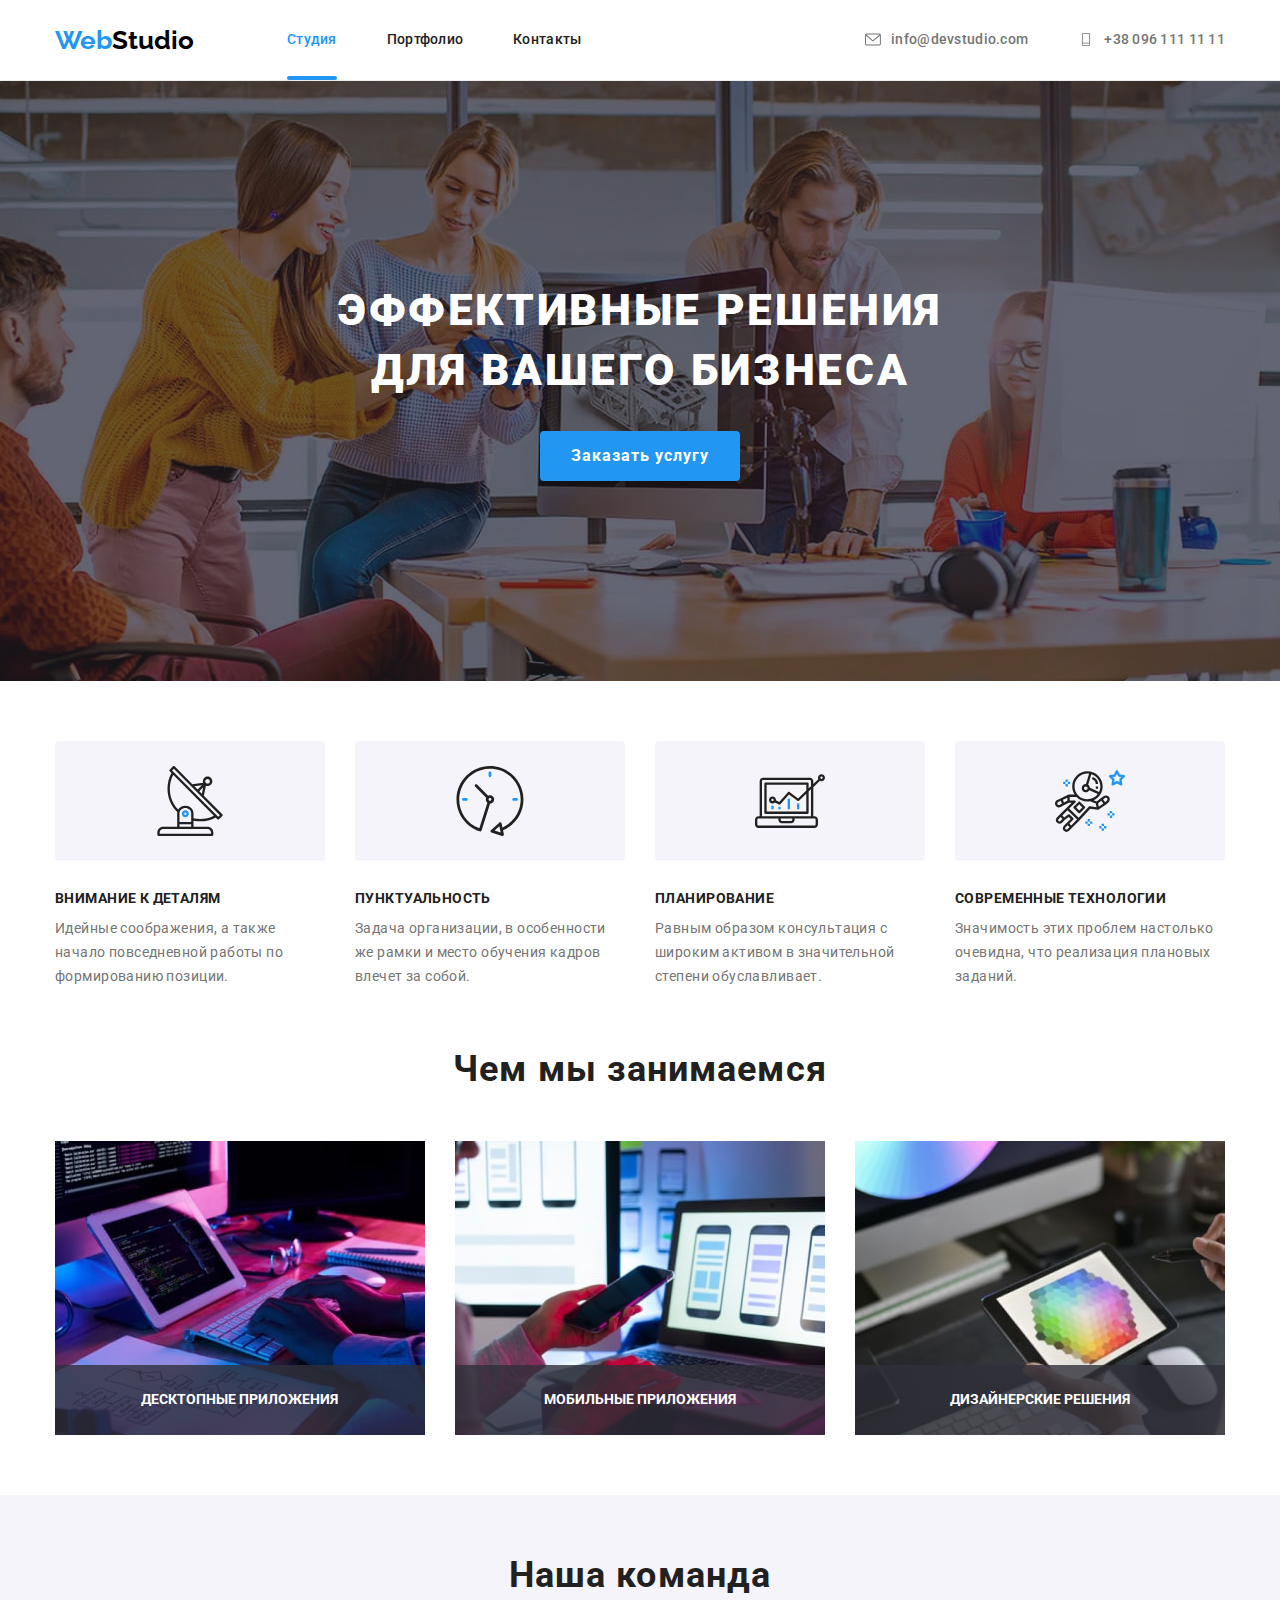
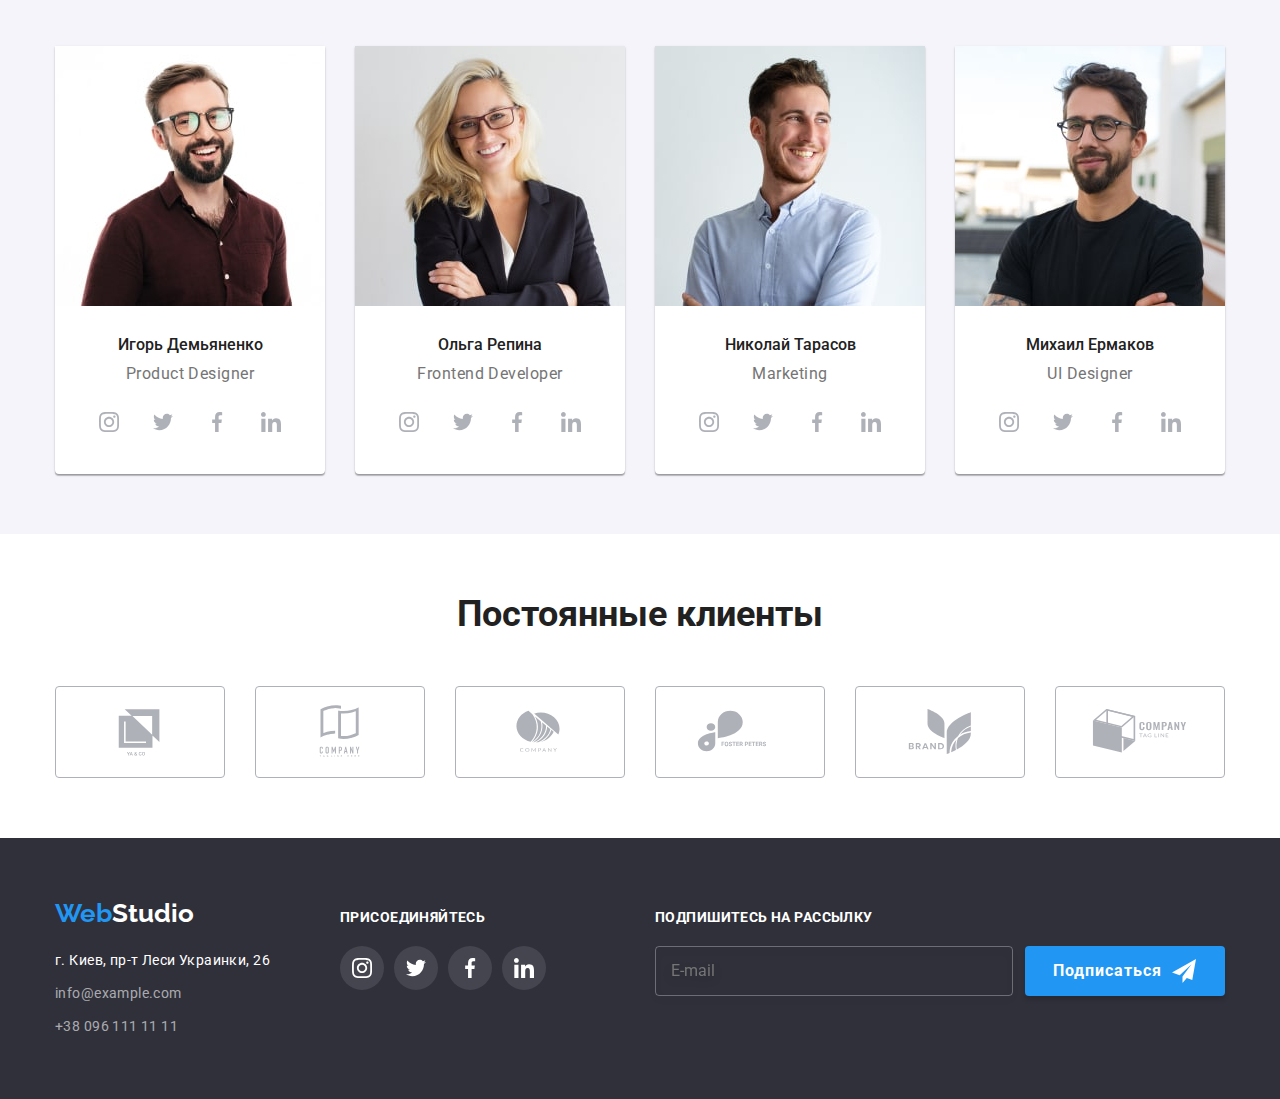
==== commit 51a572a3: "corrected" ====
--- a/index.html
+++ b/index.html
@@ -19,8 +19,8 @@
 
 <body>
       <header class="header">
-        <div class="container header__conteiner">
-            <nav class="nav header__conteiner">
+        <div class="container header__container">
+            <nav class="nav header__container">
                 <a href="" class="logo logo--style link">
                     <span class="logo__part">Web</span>Studio
                 </a>
@@ -102,7 +102,7 @@
     <main>
         <section class="basic section">
             <div class="container">
-                <h1 class="basic__title">Эффективные решения для вашего бизнеса</h1>
+                <h1 class="basic__title">Эффективные решения <br /> для вашего бизнеса</h1>
                 <button type="button" class="basic__btn" data-modal-open>Заказать услугу</button>
             </div>
         </section> 
@@ -184,7 +184,7 @@
                     <li class="team__item list">
                         <picture>
                             <source srcset="./img/1-team-desk-1.jpg 1x, ./img/1-team-desk-2.jpg 2x" media="(min-width: 1200px)" />
-                            <source srcset="./iimg/1-team-tab-1.jpg 1x, ./img/1-team-tab-2.jpg 2x" media="(min-width: 768px)" />
+                            <source srcset="./img/1-team-tab-1.jpg 1x, ./img/1-team-tab-2.jpg 2x" media="(min-width: 768px)" />
                             <source srcset="./img/1-team-mob-1.jpg 1x, ./img/1-team-mob-2.jpg 2x" media="(min-width: 480px)" />
                             <img src="./img/1-team-mob-1.jpg" alt="" width="270" />
                         </picture>
@@ -227,7 +227,7 @@
                     <li class="team__item list">
                         <picture>
                             <source srcset="./img/2-team-desk-1.jpg 1x, ./img/2-team-desk-2.jpg 2x" media="(min-width: 1200px)" />
-                            <source srcset="./iimg/2-team-tab-1.jpg 1x, ./img/2-team-tab-2.jpg 2x" media="(min-width: 768px)" />
+                            <source srcset="./img/2-team-tab-1.jpg 1x, ./img/2-team-tab-2.jpg 2x" media="(min-width: 768px)" />
                             <source srcset="./img/2-team-mob-1.jpg 1x, ./img/2-team-mob-2.jpg 2x" media="(min-width: 480px)" />
                             <img src="./img/2-team-mob-1.jpg" alt="" width="270" />
                         </picture>
@@ -270,7 +270,7 @@
                     <li class="team__item list">
                         <picture>
                             <source srcset="./img/3-team-desk-1.jpg 1x, ./img/3-team-desk-2.jpg 2x" media="(min-width: 1200px)" />
-                            <source srcset="./iimg/3-team-tab-1.jpg 1x, ./img/3-team-tab-2.jpg 2x" media="(min-width: 768px)" />
+                            <source srcset="./img/3-team-tab-1.jpg 1x, ./img/3-team-tab-2.jpg 2x" media="(min-width: 768px)" />
                             <source srcset="./img/3-team-mob-1.jpg 1x, ./img/3-team-mob-2.jpg 2x" media="(min-width: 480px)" />
                             <img src="./img/3-team-mob-1.jpg" alt="" width="270" />
                         </picture>
@@ -314,7 +314,7 @@
                     <li class="team__item list">
                         <picture>
                             <source srcset="./img/4-team-desk-1.jpg 1x, ./img/4-team-desk-2.jpg 2x" media="(min-width: 1200px)" />
-                            <source srcset="./iimg/4-team-tab-1.jpg 1x, ./img/4-team-tab-2.jpg 2x" media="(min-width: 768px)" />
+                            <source srcset="./img/4-team-tab-1.jpg 1x, ./img/4-team-tab-2.jpg 2x" media="(min-width: 768px)" />
                             <source srcset="./img/4-team-mob-1.jpg 1x, ./img/4-team-mob-2.jpg 2x" media="(min-width: 480px)" />
                             <img src="./img/4-team-mob-1.jpg" alt="" width="270" />
                         </picture>
@@ -360,7 +360,7 @@
             </div>
         </section> 
         <section class="clients section">
-            <div class="conteiner">
+            <div class="container">
                 <h2 class="clients__title">Постоянные клиенты</h2>
                 <ul class="clients__list">
                     <li class="clients__item list">
--- a/css/main.css
+++ b/css/main.css
@@ -29,7 +29,7 @@
 }
 
 .section {
-  padding: 94px 0 94px 0;
+  padding: 60px 0 60px 0;
 }
 
 .list {
@@ -68,11 +68,23 @@
 }
 
 .header {
+  position: relative;
   border-bottom: 1px solid #ececec;
 }
-.header__conteiner {
+.header__container {
   display: flex;
   align-items: center;
+  height: 60px;
+}
+@media screen and (min-width: 768px) {
+  .header__container {
+    height: 80px;
+  }
+}
+@media screen and (min-width: 1200px) {
+  .header__container {
+    height: 80px;
+  }
 }
 
 .menu-open-btn,
@@ -265,7 +277,7 @@
 }
 @media screen and (min-width: 768px) {
   .contacts {
-    display: flex;
+    display: block;
   }
 }
 @media screen and (min-width: 1200px) {
@@ -433,7 +445,6 @@
   }
 }
 .basic__title {
-  width: 696px;
   margin: 0 auto 30px;
   font-weight: 900;
   font-size: 26px;
@@ -476,7 +487,6 @@
 }
 
 .benefits {
-  padding-top: 94px;
   padding-bottom: 60;
   text-align: left;
 }
@@ -516,6 +526,7 @@
   }
 }
 .benefits__title {
+  text-align: center;
   font-size: 14px;
   line-height: 1.14;
   letter-spacing: 0.03em;
@@ -588,7 +599,8 @@
 }
 
 .about {
-  display: flex;
+  display: none;
+  padding-top: 0;
 }
 @media screen and (min-width: 1200px) {
   .about {
@@ -646,7 +658,6 @@
 .team {
   background: #f5f4fa;
   margin-left: 0;
-  padding-bottom: 94px;
 }
 .team__list {
   display: flex;
@@ -719,9 +730,6 @@
   margin-bottom: 16px;
 }
 
-.clients {
-  padding: 60px 15px 60px 15px;
-}
 .clients__list {
   display: flex;
   flex-wrap: wrap;
@@ -851,10 +859,10 @@
   display: block;
 }
 
-.projects {
+/* .projects {
   padding-top: 94px;
-  padding-bottom: 94px;
-}
+  padding-bottom: 94px;} */
+
 .projects__list {
   display: flex;
   flex-wrap: wrap;
@@ -988,6 +996,17 @@
   margin-top: 60px;
   margin-bottom: 60px;
 }
+@media screen and (min-width: 768px) {
+  .footer__box {
+    margin-bottom: 0;
+    margin-top: 0;
+  }
+}
+@media screen and (min-width: 1200px) {
+  .footer__box {
+    margin-left: 70px;
+  }
+}
 .footer__title {
   margin-bottom: 20px;
   font-size: 14px;
@@ -1035,7 +1054,7 @@
 }
 
 .subscribe-form__input {
-  width: 358px;
+  width: 100%;
   height: 50px;
   margin-bottom: 20px;
   padding-left: 15px;
@@ -1053,7 +1072,8 @@
     width: 358px;
   }
 }
-.subscribe-form__input__input:focus {
+
+.subscribe-form__input:focus {
   border: 2px solid var(--brend-color);
 }
 
@@ -1062,7 +1082,6 @@
   align-items: center;
   margin-left: auto;
   margin-right: auto;
-
   width: 200px;
   height: 50px;
   font-weight: 700;
@@ -1111,6 +1130,7 @@
   top: 50%;
   left: 50%;
   width: 528px;
+  width: 100%;
   min-height: 581px;
   padding: 40px;
   background-color: #ffffff;
@@ -1155,7 +1175,7 @@
 .modal__title {
   font-weight: 700;
   font-size: 20px;
-  line-height: 1.15;
+  line-height: 1.5;
   text-align: center;
   margin-bottom: 12px;
 }
@@ -1220,14 +1240,12 @@
   justify-content: center;
   margin-bottom: 30px;
 }
-.modal__checkbox-label,
-.modal__checkbox-part {
-  line-height: 1.71;
-}
+
 .modal__checkbox-label {
   display: flex;
   align-items: center;
 }
+
 .modal__checkbox-part {
   margin-left: 5px;
   color: var(--brend-color);
@@ -1246,11 +1264,17 @@
 .modal__checkbox-text {
   margin: 0;
   padding: 0;
-  font-size: 14px;
-  line-height: 1.71;
-  letter-spacing: 0.03em;
+  font-size: 12px;
+  line-height: 1.16;
   color: var(--second-title-color);
 }
+@media screen and (min-width: 1200px) {
+  .modal__checkbox-text {
+    font-size: 14px;
+    line-height: 1.71;
+  }
+}
+
 .modal__none-check {
   position: absolute;
   width: 1px;
